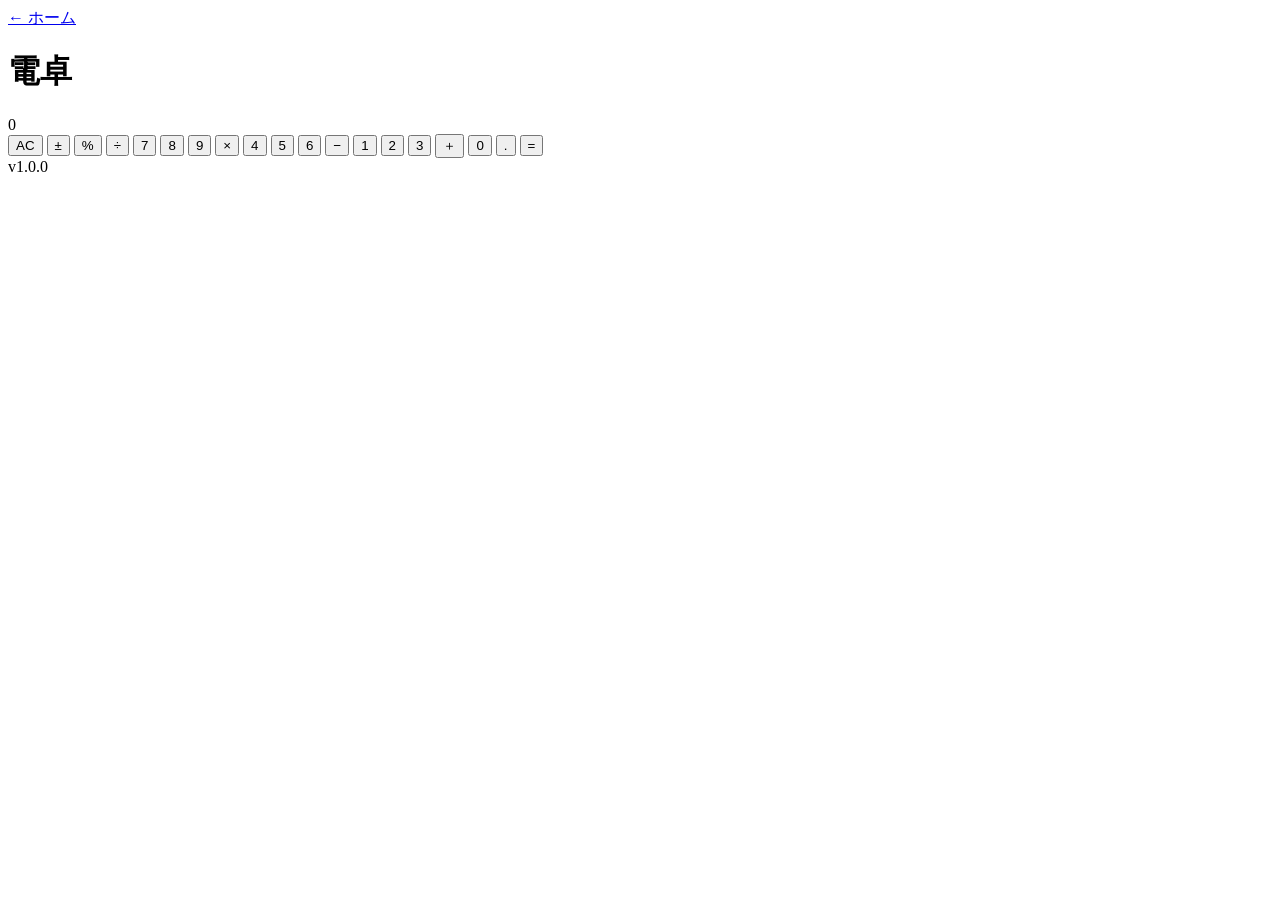
==== calculator/index.html @ c3c270e0 "Create index.html" ====
<!DOCTYPE html>
<html lang="ja">
<head>
    <meta charset="UTF-8">
    <meta name="viewport" content="width=device-width, initial-scale=1.0">

    <title>電卓 - Math & Physics</title>

    <link rel="stylesheet" href="../css/calculator.css">
</head>

<body>

    <header>
        <a href="../index.html" class="back-button">← ホーム</a>
        <h1>電卓</h1>
    </header>

    <main class="calculator">

        <div class="display">
            <div id="expression"></div>
            <div id="result">0</div>
        </div>

        <div class="buttons">

            <button class="function" data-action="clear">AC</button>
            <button class="function" data-action="sign">±</button>
            <button class="function" data-action="percent">%</button>
            <button class="operator" data-operator="/">÷</button>

            <button data-number="7">7</button>
            <button data-number="8">8</button>
            <button data-number="9">9</button>
            <button class="operator" data-operator="*">×</button>

            <button data-number="4">4</button>
            <button data-number="5">5</button>
            <button data-number="6">6</button>
            <button class="operator" data-operator="-">−</button>

            <button data-number="1">1</button>
            <button data-number="2">2</button>
            <button data-number="3">3</button>
            <button class="operator" data-operator="+">＋</button>

            <button class="zero" data-number="0">0</button>
            <button data-number=".">.</button>
            <button class="equals" data-action="equals">=</button>

        </div>

    </main>

    <div class="version">v1.0.0</div>

    <script src="../js/calculator.js"></script>

</body>
</html>
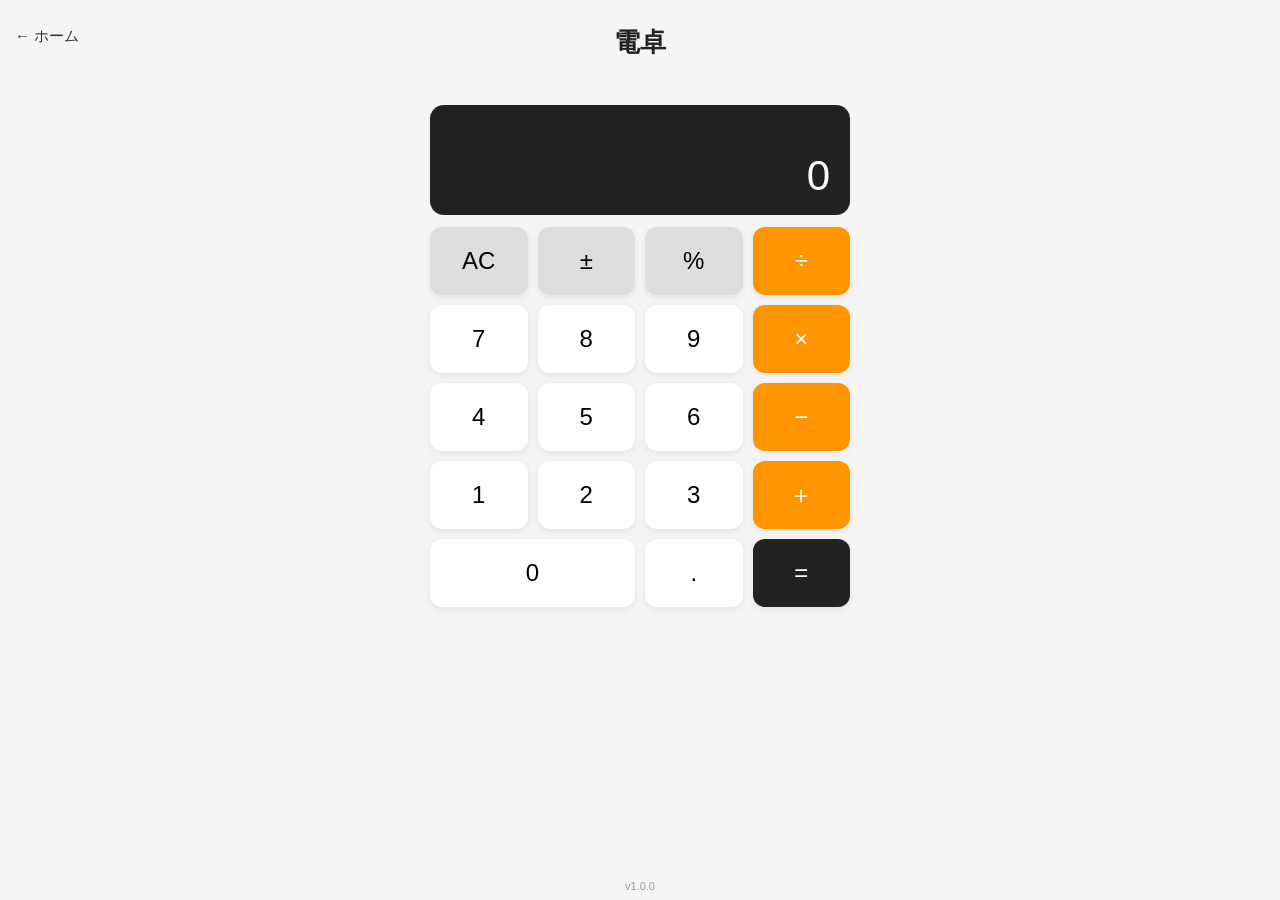
==== commit faa77aef: "Update index.html 連打拡大防止" ====
--- a/calculator/index.html
+++ b/calculator/index.html
@@ -2,7 +2,7 @@
 <html lang="ja">
 <head>
     <meta charset="UTF-8">
-    <meta name="viewport" content="width=device-width, initial-scale=1.0">
+    <meta name="viewport" content="width=device-width, initial-scale=1.0, maximum-scale=1.0, user-scalable=no">
 
     <title>電卓 - Math & Physics</title>
 
--- a/css/calculator.css
+++ b/css/calculator.css
@@ -0,0 +1,136 @@
+* {
+    box-sizing: border-box;
+}
+
+body {
+    margin: 0;
+    min-height: 100vh;
+
+    font-family: -apple-system, BlinkMacSystemFont,
+        "Helvetica Neue", Arial, sans-serif;
+
+    background: #f5f5f5;
+    color: #222;
+}
+
+header {
+    position: relative;
+
+    text-align: center;
+    padding: 25px 20px;
+}
+
+header h1 {
+    margin: 0;
+    font-size: 26px;
+}
+
+.back-button {
+    position: absolute;
+    left: 15px;
+    top: 27px;
+
+    color: #333;
+    text-decoration: none;
+
+    font-size: 15px;
+}
+
+.calculator {
+    width: 92%;
+    max-width: 420px;
+    margin: 20px auto;
+}
+
+.display {
+    background: #222;
+    color: white;
+
+    border-radius: 14px;
+
+    min-height: 110px;
+
+    padding: 15px 20px;
+
+    display: flex;
+    flex-direction: column;
+    justify-content: flex-end;
+
+    text-align: right;
+
+    margin-bottom: 12px;
+}
+
+#expression {
+    min-height: 25px;
+
+    color: #aaa;
+    font-size: 16px;
+
+    overflow-x: auto;
+}
+
+#result {
+    font-size: 42px;
+    font-weight: 500;
+
+    overflow-x: auto;
+}
+
+.buttons {
+    display: grid;
+
+    grid-template-columns: repeat(4, 1fr);
+
+    gap: 10px;
+}
+
+button {
+    height: 68px;
+
+    border: none;
+    border-radius: 12px;
+
+    background: white;
+
+    font-size: 24px;
+
+    box-shadow: 0 2px 6px rgba(0, 0, 0, 0.08);
+
+    cursor: pointer;
+}
+
+button:active {
+    transform: scale(0.95);
+}
+
+.function {
+    background: #ddd;
+}
+
+.operator {
+    background: #ff9500;
+    color: white;
+}
+
+.equals {
+    background: #222;
+    color: white;
+}
+
+.zero {
+    grid-column: span 2;
+}
+
+.version {
+    position: fixed;
+
+    bottom: 8px;
+    left: 0;
+    right: 0;
+
+    text-align: center;
+
+    font-size: 11px;
+    color: #999;
+}
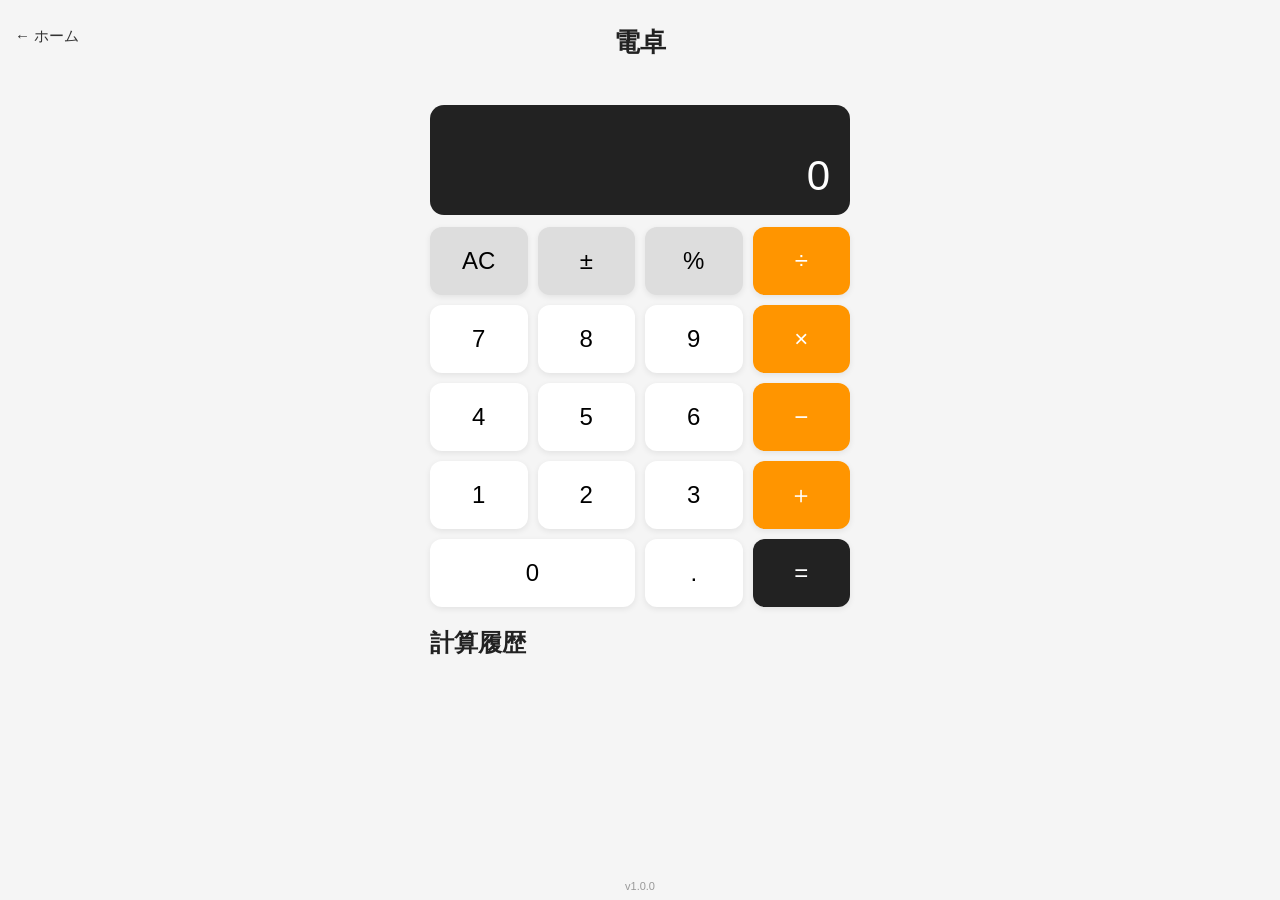
==== commit cb1cdcab: "Update index.html 計算履歴機能の追加" ====
--- a/calculator/index.html
+++ b/calculator/index.html
@@ -51,6 +51,11 @@
 
         </div>
 
+        <section class="history">
+            <h2>計算履歴</h2>
+            <div id="history-list"></div>
+        </section>
+
     </main>
 
     <div class="version">v1.0.0</div>
--- a/css/calculator.css
+++ b/css/calculator.css
@@ -98,6 +98,8 @@
     box-shadow: 0 2px 6px rgba(0, 0, 0, 0.08);
 
     cursor: pointer;
+
+    touch-action: manipulation;
 }
 
 button:active {
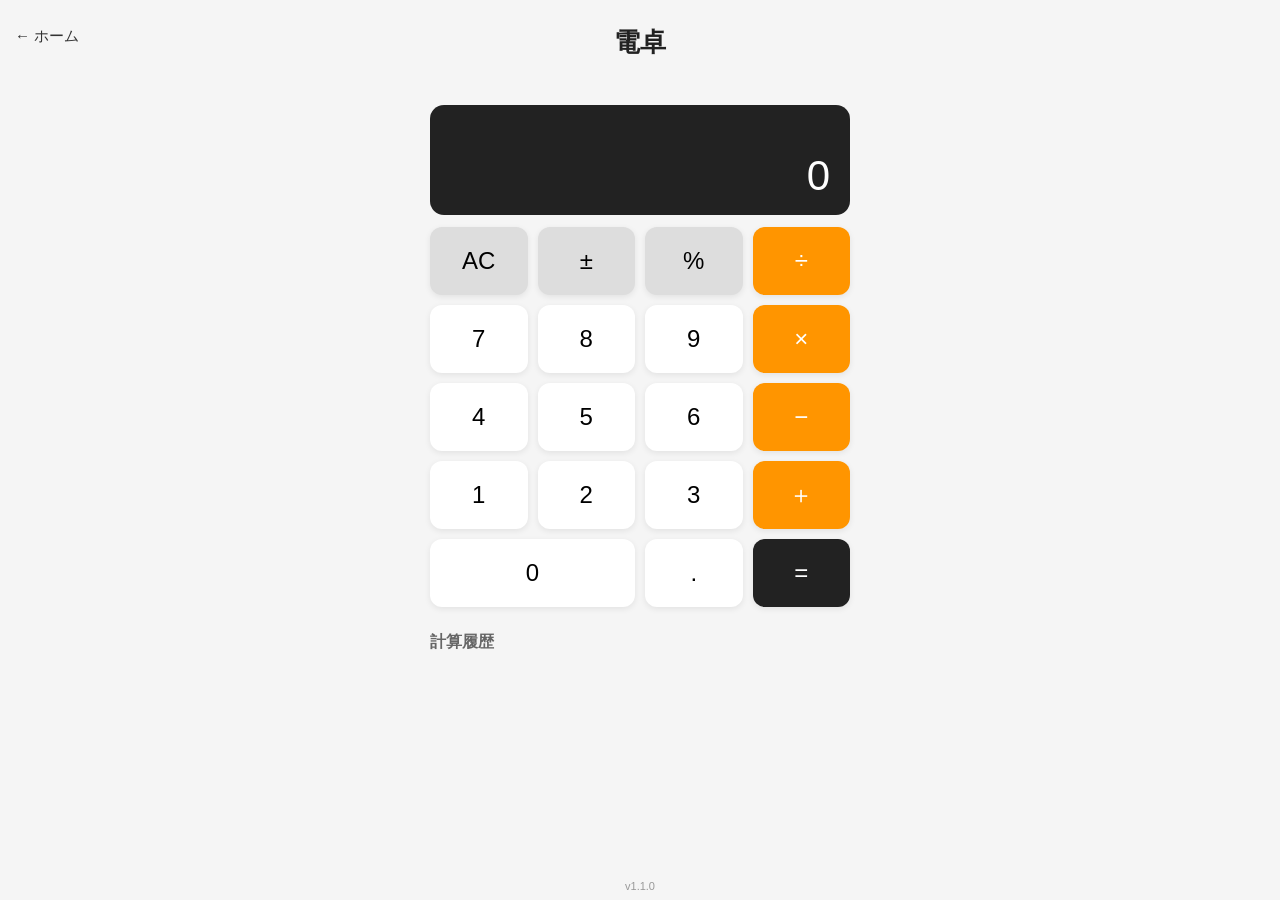
==== commit 8ad8e8f6: "Update index.html" ====
--- a/calculator/index.html
+++ b/calculator/index.html
@@ -58,7 +58,7 @@
 
     </main>
 
-    <div class="version">v1.0.0</div>
+    <div class="version">v1.1.0</div>
 
     <script src="../js/calculator.js"></script>
 
--- a/css/calculator.css
+++ b/css/calculator.css
@@ -136,3 +136,40 @@
     font-size: 11px;
     color: #999;
 }
+
+.history {
+    margin-top: 25px;
+    padding-bottom: 50px;
+}
+
+.history h2 {
+    margin: 0 0 10px;
+    font-size: 16px;
+    font-weight: 600;
+    color: #666;
+}
+
+.history-item {
+    width: 100%;
+    min-height: 45px;
+
+    display: flex;
+    align-items: center;
+    justify-content: flex-end;
+
+    padding: 8px 14px;
+    margin-bottom: 6px;
+
+    background: white;
+    border: 1px solid #ddd;
+    border-radius: 8px;
+
+    font-size: 16px;
+    color: #333;
+
+    cursor: pointer;
+}
+
+.history-item:active {
+    transform: scale(0.98);
+}
